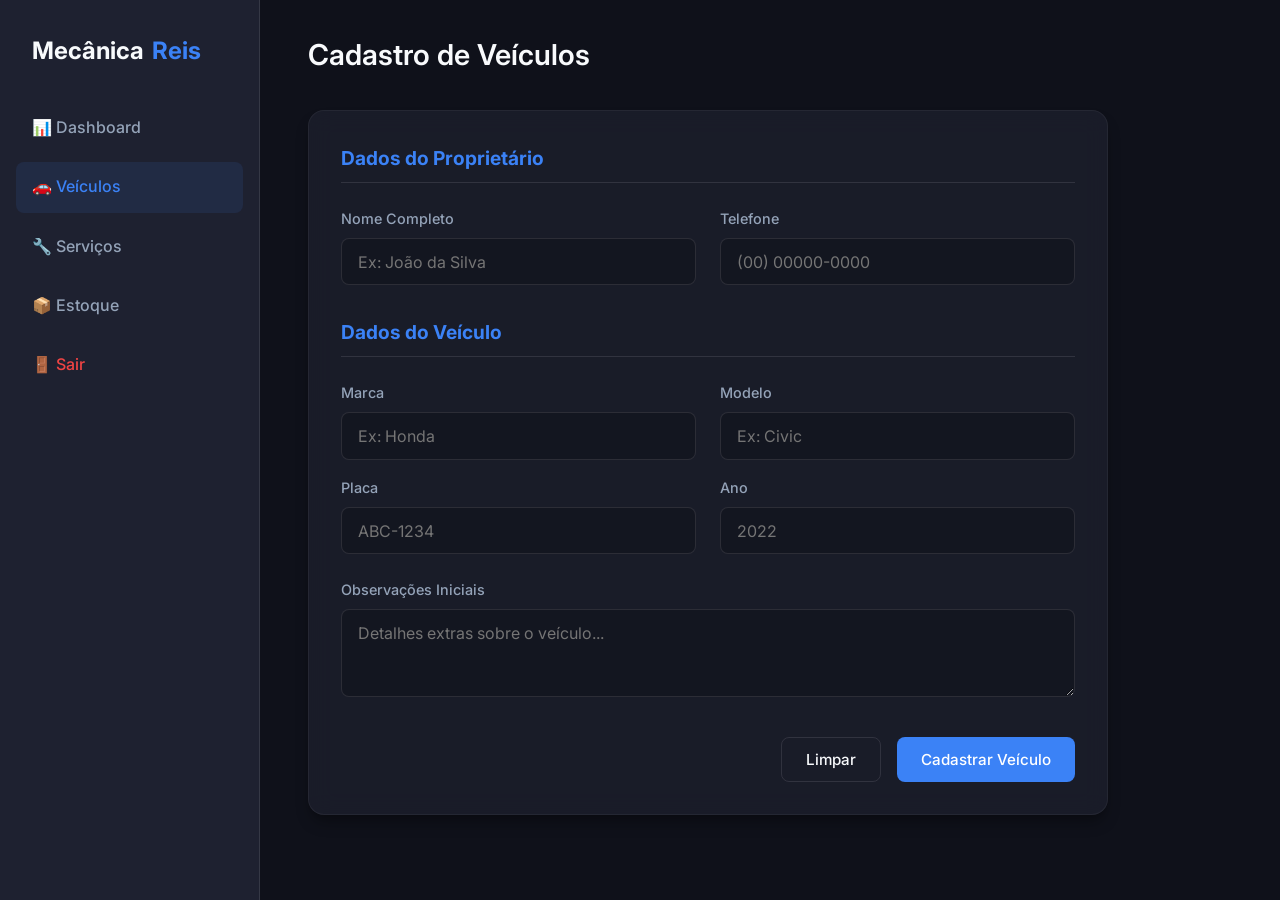
==== pages/veiculos.html @ d253f941 "front-end" ====
<!DOCTYPE html>
<html lang="pt-BR">
<head>
    <meta charset="UTF-8">
    <meta name="viewport" content="width=device-width, initial-scale=1.0">
    <title>Veículos - Mecânica Reis</title>
    <link rel="stylesheet" href="../css/global.css">
    <style>
        .form-section {
            background: var(--bg-card);
            border-radius: 16px;
            padding: 2rem;
            border: 1px solid var(--glass-border);
            max-width: 800px;
        }

        .form-row {
            display: flex;
            gap: 1.5rem;
            margin-bottom: 1rem;
        }

        .form-row .form-group {
            flex: 1;
            margin-bottom: 0;
        }

        .section-title {
            margin-bottom: 1.5rem;
            font-size: 1.2rem;
            color: var(--accent-primary);
            border-bottom: 1px solid var(--border-color);
            padding-bottom: 0.5rem;
        }
    </style>
</head>
<body>

<div class="app-container">
    <!-- Sidebar -->
    <aside class="sidebar">
        <a href="dashboard.html" class="sidebar-logo">
            Mecânica<span>Reis</span>
        </a>
        <ul class="nav-menu">
            <li><a href="dashboard.html" class="nav-link">📊 Dashboard</a></li>
            <li><a href="veiculos.html" class="nav-link active">🚗 Veículos</a></li>
            <li><a href="servicos.html" class="nav-link">🔧 Serviços</a></li>
            <li><a href="estoque.html" class="nav-link">📦 Estoque</a></li>
            <li><a href="../index.html" class="nav-link" style="margin-top: auto; color: var(--danger);">🚪 Sair</a></li>
        </ul>
    </aside>

    <!-- Main Content -->
    <main class="main-content">
        <div class="page-header">
            <h1 class="page-title">Cadastro de Veículos</h1>
        </div>

        <div class="form-section glass">
            <form id="veiculo-form" onsubmit="salvarVeiculo(event)">
                
                <h2 class="section-title">Dados do Proprietário</h2>
                <div class="form-row">
                    <div class="form-group">
                        <label for="nome-dono">Nome Completo</label>
                        <input type="text" id="nome-dono" class="form-control" placeholder="Ex: João da Silva" required>
                    </div>
                    <div class="form-group">
                        <label for="telefone">Telefone</label>
                        <input type="text" id="telefone" class="form-control" placeholder="(00) 00000-0000" required>
                    </div>
                </div>

                <h2 class="section-title mt-4">Dados do Veículo</h2>
                <div class="form-row">
                    <div class="form-group">
                        <label for="marca">Marca</label>
                        <input type="text" id="marca" class="form-control" placeholder="Ex: Honda" required>
                    </div>
                    <div class="form-group">
                        <label for="modelo">Modelo</label>
                        <input type="text" id="modelo" class="form-control" placeholder="Ex: Civic" required>
                    </div>
                </div>

                <div class="form-row">
                    <div class="form-group">
                        <label for="placa">Placa</label>
                        <input type="text" id="placa" class="form-control" placeholder="ABC-1234" required style="text-transform: uppercase;">
                    </div>
                    <div class="form-group">
                        <label for="ano">Ano</label>
                        <input type="number" id="ano" class="form-control" placeholder="2022" required>
                    </div>
                </div>

                <div class="form-group mt-3">
                    <label for="obs">Observações Iniciais</label>
                    <textarea id="obs" class="form-control" rows="3" placeholder="Detalhes extras sobre o veículo..."></textarea>
                </div>

                <div style="display: flex; justify-content: flex-end; gap: 1rem; margin-top: 2rem;">
                    <button type="button" class="btn btn-outline" onclick="document.getElementById('veiculo-form').reset()">Limpar</button>
                    <button type="submit" class="btn btn-primary">Cadastrar Veículo</button>
                </div>
            </form>
        </div>
    </main>
</div>

<script src="../js/main.js"></script>
<script>
    function salvarVeiculo(event) {
        event.preventDefault();
        alert('Veículo cadastrado com sucesso! (Simulação)');
        document.getElementById('veiculo-form').reset();
    }
</script>
</body>
</html>
---- css/global.css ----
@import url('https://fonts.googleapis.com/css2?family=Inter:wght@300;400;500;600;700&display=swap');

:root {
  /* Colors */
  --bg-primary: #0f111a;
  --bg-secondary: #1e2130;
  --bg-card: rgba(30, 33, 48, 0.7);
  
  --text-primary: #f8fafc;
  --text-secondary: #94a3b8;
  
  --accent-primary: #3b82f6;
  --accent-hover: #2563eb;
  --success: #10b981;
  --danger: #ef4444;
  --warning: #f59e0b;

  --border-color: rgba(255, 255, 255, 0.1);
  --glass-border: rgba(255, 255, 255, 0.05);

  /* Shadows */
  --shadow-sm: 0 4px 6px -1px rgba(0, 0, 0, 0.1), 0 2px 4px -1px rgba(0, 0, 0, 0.06);
  --shadow-md: 0 10px 15px -3px rgba(0, 0, 0, 0.3), 0 4px 6px -2px rgba(0, 0, 0, 0.15);
  
  /* Transitions */
  --transition: all 0.3s ease;
}

* {
  margin: 0;
  padding: 0;
  box-sizing: border-box;
  font-family: 'Inter', sans-serif;
}

body {
  background-color: var(--bg-primary);
  color: var(--text-primary);
  line-height: 1.6;
  min-height: 100vh;
  display: flex;
  flex-direction: column;
}

/* Glassmorphism utility */
.glass {
  background: var(--bg-card);
  backdrop-filter: blur(12px);
  -webkit-backdrop-filter: blur(12px);
  border: 1px solid var(--glass-border);
  box-shadow: var(--shadow-md);
  border-radius: 16px;
}

/* Buttons */
.btn {
  display: inline-flex;
  align-items: center;
  justify-content: center;
  padding: 0.75rem 1.5rem;
  border-radius: 8px;
  font-weight: 500;
  font-size: 0.95rem;
  cursor: pointer;
  transition: var(--transition);
  border: none;
  outline: none;
  gap: 0.5rem;
  text-decoration: none;
}

.btn-primary {
  background-color: var(--accent-primary);
  color: white;
}

.btn-primary:hover {
  background-color: var(--accent-hover);
  transform: translateY(-2px);
  box-shadow: 0 4px 12px rgba(59, 130, 246, 0.4);
}

.btn-success {
  background-color: var(--success);
  color: white;
}

.btn-success:hover {
  background-color: #059669;
  transform: translateY(-2px);
  box-shadow: 0 4px 12px rgba(16, 185, 129, 0.4);
}

.btn-outline {
  background-color: transparent;
  color: var(--text-primary);
  border: 1px solid var(--border-color);
}

.btn-outline:hover {
  background-color: rgba(255, 255, 255, 0.05);
}

/* Forms */
.form-group {
  margin-bottom: 1.2rem;
}

.form-group label {
  display: block;
  margin-bottom: 0.5rem;
  color: var(--text-secondary);
  font-size: 0.9rem;
  font-weight: 500;
}

.form-control {
  width: 100%;
  padding: 0.8rem 1rem;
  background-color: rgba(0, 0, 0, 0.2);
  border: 1px solid var(--border-color);
  border-radius: 8px;
  color: var(--text-primary);
  font-size: 1rem;
  transition: var(--transition);
}

.form-control:focus {
  outline: none;
  border-color: var(--accent-primary);
  box-shadow: 0 0 0 3px rgba(59, 130, 246, 0.2);
}

/* Layout */
.app-container {
  display: flex;
  min-height: 100vh;
}

/* Sidebar */
.sidebar {
  width: 260px;
  background-color: var(--bg-secondary);
  border-right: 1px solid var(--border-color);
  padding: 2rem 1rem;
  display: flex;
  flex-direction: column;
}

.sidebar-logo {
  font-size: 1.5rem;
  font-weight: 700;
  color: var(--text-primary);
  margin-bottom: 2rem;
  padding: 0 1rem;
  display: flex;
  align-items: center;
  gap: 0.5rem;
  text-decoration: none;
}

.sidebar-logo span {
  color: var(--accent-primary);
}

.nav-menu {
  list-style: none;
  display: flex;
  flex-direction: column;
  gap: 0.5rem;
}

.nav-link {
  display: flex;
  align-items: center;
  gap: 1rem;
  padding: 0.8rem 1rem;
  color: var(--text-secondary);
  text-decoration: none;
  border-radius: 8px;
  transition: var(--transition);
  font-weight: 500;
}

.nav-link:hover, .nav-link.active {
  background-color: rgba(59, 130, 246, 0.1);
  color: var(--accent-primary);
}

/* Main Content */
.main-content {
  flex: 1;
  padding: 2rem 3rem;
  overflow-y: auto;
}

.page-header {
  display: flex;
  justify-content: space-between;
  align-items: center;
  margin-bottom: 2rem;
}

.page-title {
  font-size: 1.8rem;
  font-weight: 600;
}

/* Tables */
.table-container {
  width: 100%;
  overflow-x: auto;
}

table {
  width: 100%;
  border-collapse: collapse;
  text-align: left;
}

th, td {
  padding: 1rem;
  border-bottom: 1px solid var(--border-color);
}

th {
  color: var(--text-secondary);
  font-weight: 500;
  font-size: 0.9rem;
  text-transform: uppercase;
  letter-spacing: 0.05em;
}

tr:last-child td {
  border-bottom: none;
}

tbody tr {
  transition: var(--transition);
}

tbody tr:hover {
  background-color: rgba(255, 255, 255, 0.02);
}

/* Badges */
.badge {
  padding: 0.25rem 0.75rem;
  border-radius: 9999px;
  font-size: 0.8rem;
  font-weight: 500;
}

.badge-success { background: rgba(16, 185, 129, 0.1); color: var(--success); }
.badge-warning { background: rgba(245, 158, 11, 0.1); color: var(--warning); }
.badge-danger { background: rgba(239, 68, 68, 0.1); color: var(--danger); }

/* Utility Classes */
.text-center { text-align: center; }
.mt-1 { margin-top: 0.5rem; }
.mt-2 { margin-top: 1rem; }
.mt-3 { margin-top: 1.5rem; }
.mt-4 { margin-top: 2rem; }
.mb-4 { margin-bottom: 2rem; }
.w-100 { width: 100%; }
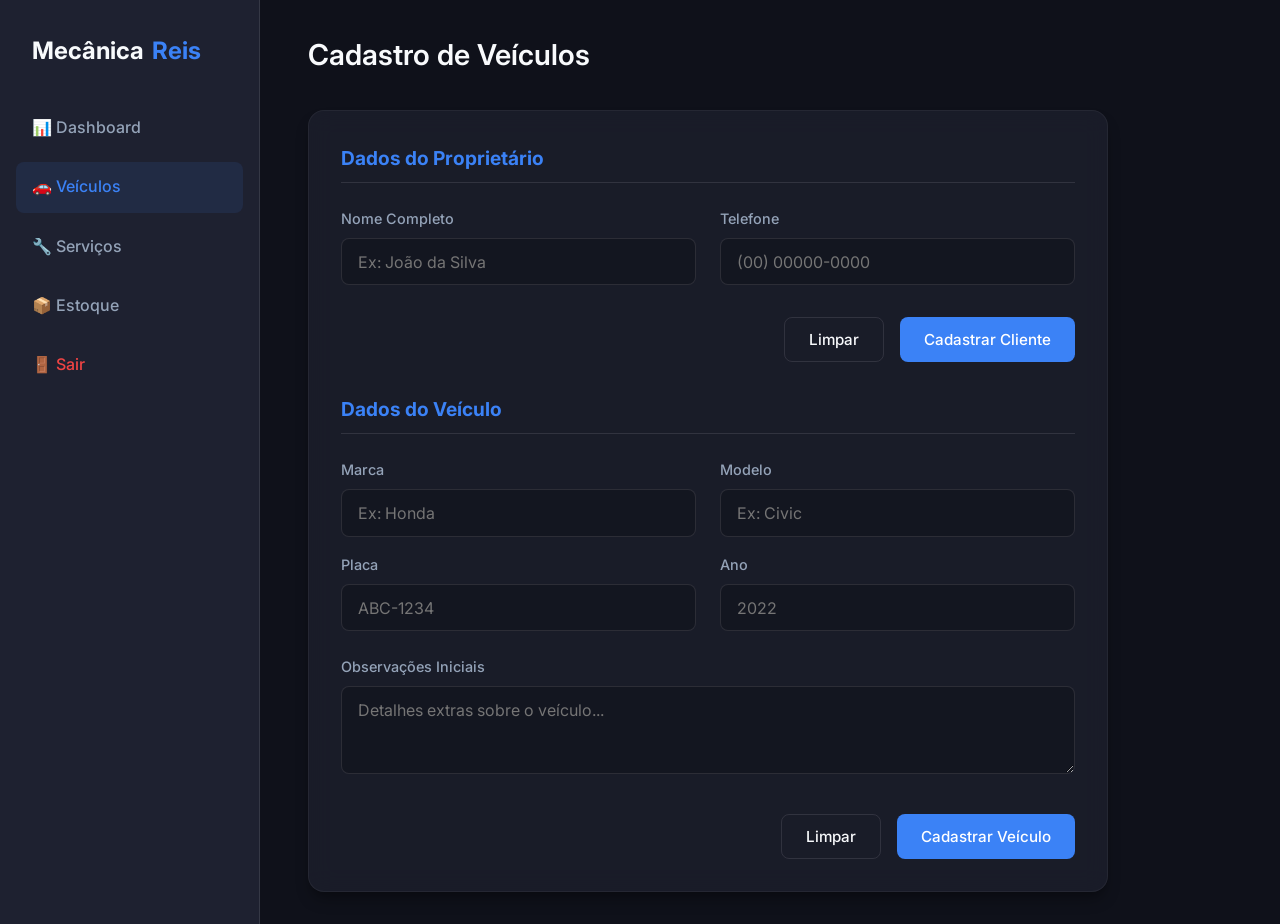
==== commit d666dada: "POST cadastro cliente" ====
--- a/pages/veiculos.html
+++ b/pages/veiculos.html
@@ -1,5 +1,6 @@
 <!DOCTYPE html>
 <html lang="pt-BR">
+
 <head>
     <meta charset="UTF-8">
     <meta name="viewport" content="width=device-width, initial-scale=1.0">
@@ -34,88 +35,106 @@
         }
     </style>
 </head>
+
 <body>
 
-<div class="app-container">
-    <!-- Sidebar -->
-    <aside class="sidebar">
-        <a href="dashboard.html" class="sidebar-logo">
-            Mecânica<span>Reis</span>
-        </a>
-        <ul class="nav-menu">
-            <li><a href="dashboard.html" class="nav-link">📊 Dashboard</a></li>
-            <li><a href="veiculos.html" class="nav-link active">🚗 Veículos</a></li>
-            <li><a href="servicos.html" class="nav-link">🔧 Serviços</a></li>
-            <li><a href="estoque.html" class="nav-link">📦 Estoque</a></li>
-            <li><a href="../index.html" class="nav-link" style="margin-top: auto; color: var(--danger);">🚪 Sair</a></li>
-        </ul>
-    </aside>
+    <div class="app-container">
+        <!-- Sidebar -->
+        <aside class="sidebar">
+            <a href="dashboard.html" class="sidebar-logo">
+                Mecânica<span>Reis</span>
+            </a>
+            <ul class="nav-menu">
+                <li><a href="dashboard.html" class="nav-link">📊 Dashboard</a></li>
+                <li><a href="veiculos.html" class="nav-link active">🚗 Veículos</a></li>
+                <li><a href="servicos.html" class="nav-link">🔧 Serviços</a></li>
+                <li><a href="estoque.html" class="nav-link">📦 Estoque</a></li>
+                <li><a href="../index.html" class="nav-link" style="margin-top: auto; color: var(--danger);">🚪 Sair</a>
+                </li>
+            </ul>
+        </aside>
 
-    <!-- Main Content -->
-    <main class="main-content">
-        <div class="page-header">
-            <h1 class="page-title">Cadastro de Veículos</h1>
-        </div>
+        <!-- Main Content -->
+        <main class="main-content">
+            <div class="page-header">
+                <h1 class="page-title">Cadastro de Veículos</h1>
+            </div>
 
-        <div class="form-section glass">
-            <form id="veiculo-form" onsubmit="salvarVeiculo(event)">
-                
-                <h2 class="section-title">Dados do Proprietário</h2>
-                <div class="form-row">
-                    <div class="form-group">
-                        <label for="nome-dono">Nome Completo</label>
-                        <input type="text" id="nome-dono" class="form-control" placeholder="Ex: João da Silva" required>
+            <div class="form-section glass">
+                <form id="cliente-form" onsubmit="salvarCliente(event)">
+                    <h2 class="section-title">Dados do Proprietário</h2>
+                    <div class="form-row">
+                        <div class="form-group">
+                            <label for="nome-dono">Nome Completo</label>
+                            <input type="text" id="nome-dono" class="form-control" placeholder="Ex: João da Silva"
+                                required>
+                        </div>
+                        <div class="form-group">
+                            <label for="telefone">Telefone</label>
+                            <input type="text" id="telefone" class="form-control" placeholder="(00) 00000-0000"
+                                required>
+                        </div>
                     </div>
-                    <div class="form-group">
-                        <label for="telefone">Telefone</label>
-                        <input type="text" id="telefone" class="form-control" placeholder="(00) 00000-0000" required>
+
+                    <div style="display: flex; justify-content: flex-end; gap: 1rem; margin-top: 2rem;">
+                        <button type="button" class="btn btn-outline"
+                            onclick="document.getElementById('cliente-form').reset()">Limpar</button>
+                        <button type="submit" class="btn btn-primary">Cadastrar Cliente</button>
                     </div>
-                </div>
+                </form>
+                <form id="veiculo-form" onsubmit="salvarVeiculo(event)">
 
-                <h2 class="section-title mt-4">Dados do Veículo</h2>
-                <div class="form-row">
-                    <div class="form-group">
-                        <label for="marca">Marca</label>
-                        <input type="text" id="marca" class="form-control" placeholder="Ex: Honda" required>
+
+
+                    <h2 class="section-title mt-4">Dados do Veículo</h2>
+                    <div class="form-row">
+                        <div class="form-group">
+                            <label for="marca">Marca</label>
+                            <input type="text" id="marca" class="form-control" placeholder="Ex: Honda" required>
+                        </div>
+                        <div class="form-group">
+                            <label for="modelo">Modelo</label>
+                            <input type="text" id="modelo" class="form-control" placeholder="Ex: Civic" required>
+                        </div>
                     </div>
-                    <div class="form-group">
-                        <label for="modelo">Modelo</label>
-                        <input type="text" id="modelo" class="form-control" placeholder="Ex: Civic" required>
+
+                    <div class="form-row">
+                        <div class="form-group">
+                            <label for="placa">Placa</label>
+                            <input type="text" id="placa" class="form-control" placeholder="ABC-1234" required
+                                style="text-transform: uppercase;">
+                        </div>
+                        <div class="form-group">
+                            <label for="ano">Ano</label>
+                            <input type="number" id="ano" class="form-control" placeholder="2022" required>
+                        </div>
                     </div>
-                </div>
 
-                <div class="form-row">
-                    <div class="form-group">
-                        <label for="placa">Placa</label>
-                        <input type="text" id="placa" class="form-control" placeholder="ABC-1234" required style="text-transform: uppercase;">
+                    <div class="form-group mt-3">
+                        <label for="obs">Observações Iniciais</label>
+                        <textarea id="obs" class="form-control" rows="3"
+                            placeholder="Detalhes extras sobre o veículo..."></textarea>
                     </div>
-                    <div class="form-group">
-                        <label for="ano">Ano</label>
-                        <input type="number" id="ano" class="form-control" placeholder="2022" required>
+
+                    <div style="display: flex; justify-content: flex-end; gap: 1rem; margin-top: 2rem;">
+                        <button type="button" class="btn btn-outline"
+                            onclick="document.getElementById('veiculo-form').reset()">Limpar</button>
+                        <button type="submit" class="btn btn-primary">Cadastrar Veículo</button>
                     </div>
-                </div>
+                </form>
+            </div>
+        </main>
+    </div>
 
-                <div class="form-group mt-3">
-                    <label for="obs">Observações Iniciais</label>
-                    <textarea id="obs" class="form-control" rows="3" placeholder="Detalhes extras sobre o veículo..."></textarea>
-                </div>
+    <script src="../js/main.js"></script>
+    <script src="../js/cliente.js"></script>
+    <script>
+        function salvarVeiculo(event) {
+            event.preventDefault();
+            alert('Veículo cadastrado com sucesso! (Simulação)');
+            document.getElementById('veiculo-form').reset();
+        }
+    </script>
+</body>
 
-                <div style="display: flex; justify-content: flex-end; gap: 1rem; margin-top: 2rem;">
-                    <button type="button" class="btn btn-outline" onclick="document.getElementById('veiculo-form').reset()">Limpar</button>
-                    <button type="submit" class="btn btn-primary">Cadastrar Veículo</button>
-                </div>
-            </form>
-        </div>
-    </main>
-</div>
-
-<script src="../js/main.js"></script>
-<script>
-    function salvarVeiculo(event) {
-        event.preventDefault();
-        alert('Veículo cadastrado com sucesso! (Simulação)');
-        document.getElementById('veiculo-form').reset();
-    }
-</script>
-</body>
-</html>
+</html>
